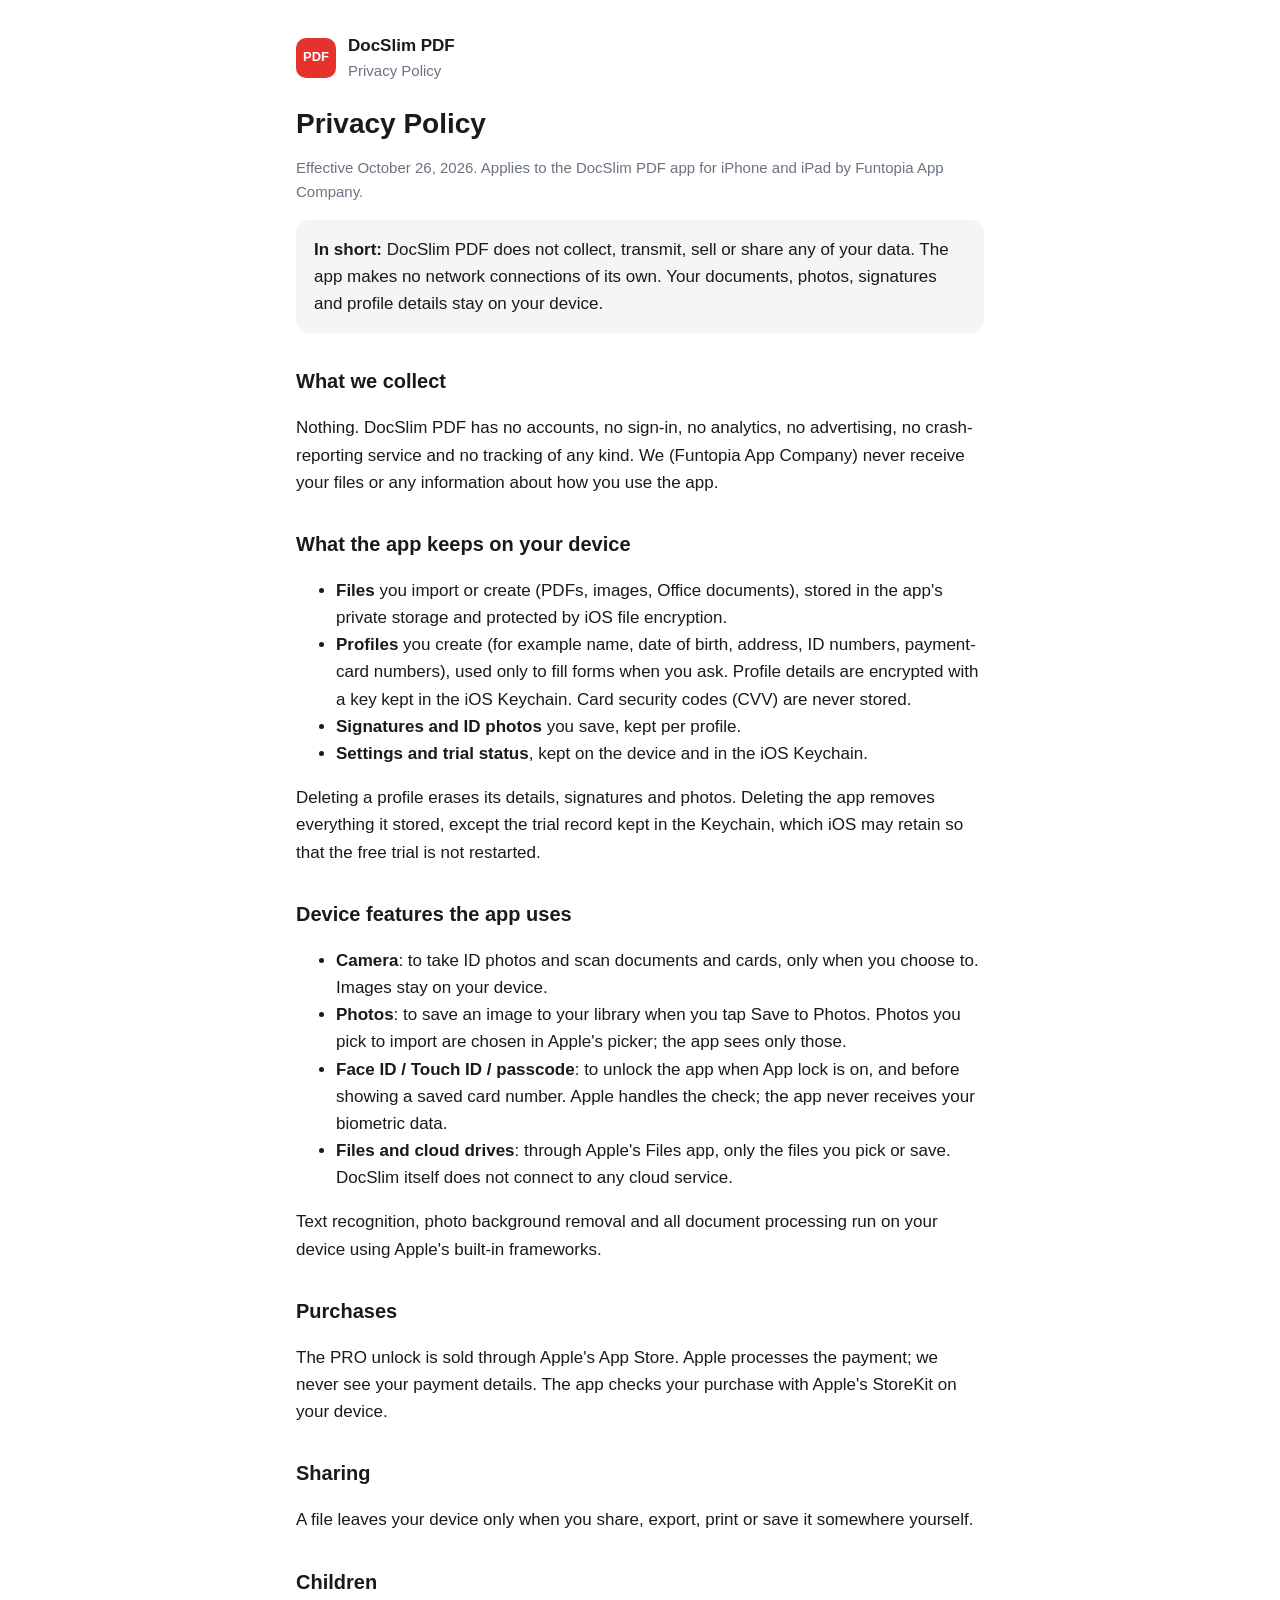
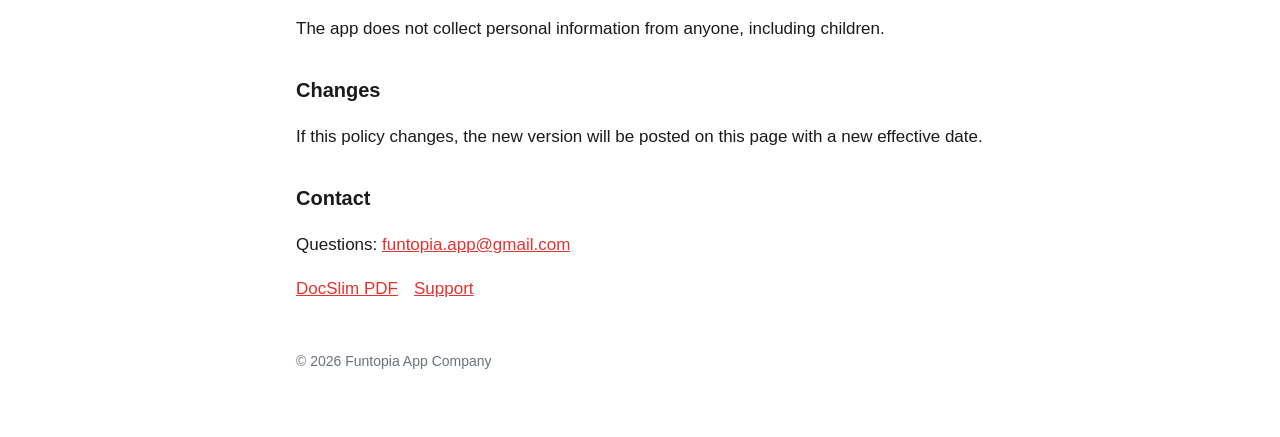
==== privacy.html @ c414b4ae "DocSlim PDF: privacy policy and support pages" ====
<!doctype html>
<html lang="en"><head><meta charset="utf-8"><meta name="viewport" content="width=device-width, initial-scale=1">
<title>DocSlim PDF Privacy Policy</title><link rel="stylesheet" href="style.css"></head>
<body><main>
<header><div class="mark">PDF</div><div><strong>DocSlim PDF</strong><div class="muted">Privacy Policy</div></div></header>
<h1>Privacy Policy</h1>
<p class="muted">Effective October 26, 2026. Applies to the DocSlim PDF app for iPhone and iPad by Funtopia App Company.</p>

<div class="card"><strong>In short:</strong> DocSlim PDF does not collect, transmit, sell or share any of your data. The app makes no network connections of its own. Your documents, photos, signatures and profile details stay on your device.</div>

<h2>What we collect</h2>
<p>Nothing. DocSlim PDF has no accounts, no sign-in, no analytics, no advertising, no crash-reporting service and no tracking of any kind. We (Funtopia App Company) never receive your files or any information about how you use the app.</p>

<h2>What the app keeps on your device</h2>
<ul>
<li><strong>Files</strong> you import or create (PDFs, images, Office documents), stored in the app's private storage and protected by iOS file encryption.</li>
<li><strong>Profiles</strong> you create (for example name, date of birth, address, ID numbers, payment-card numbers), used only to fill forms when you ask. Profile details are encrypted with a key kept in the iOS Keychain. Card security codes (CVV) are never stored.</li>
<li><strong>Signatures and ID photos</strong> you save, kept per profile.</li>
<li><strong>Settings and trial status</strong>, kept on the device and in the iOS Keychain.</li>
</ul>
<p>Deleting a profile erases its details, signatures and photos. Deleting the app removes everything it stored, except the trial record kept in the Keychain, which iOS may retain so that the free trial is not restarted.</p>

<h2>Device features the app uses</h2>
<ul>
<li><strong>Camera</strong>: to take ID photos and scan documents and cards, only when you choose to. Images stay on your device.</li>
<li><strong>Photos</strong>: to save an image to your library when you tap Save to Photos. Photos you pick to import are chosen in Apple's picker; the app sees only those.</li>
<li><strong>Face ID / Touch ID / passcode</strong>: to unlock the app when App lock is on, and before showing a saved card number. Apple handles the check; the app never receives your biometric data.</li>
<li><strong>Files and cloud drives</strong>: through Apple's Files app, only the files you pick or save. DocSlim itself does not connect to any cloud service.</li>
</ul>
<p>Text recognition, photo background removal and all document processing run on your device using Apple's built-in frameworks.</p>

<h2>Purchases</h2>
<p>The PRO unlock is sold through Apple's App Store. Apple processes the payment; we never see your payment details. The app checks your purchase with Apple's StoreKit on your device.</p>

<h2>Sharing</h2>
<p>A file leaves your device only when you share, export, print or save it somewhere yourself.</p>

<h2>Children</h2>
<p>The app does not collect personal information from anyone, including children.</p>

<h2>Changes</h2>
<p>If this policy changes, the new version will be posted on this page with a new effective date.</p>

<h2>Contact</h2>
<p>Questions: <a href="mailto:funtopia.app@gmail.com">funtopia.app@gmail.com</a></p>
<nav><a href="index.html">DocSlim PDF</a><a href="support.html">Support</a></nav>
<footer>© 2026 Funtopia App Company</footer>
</main></body></html>
---- style.css ----
:root { --red:#E5322D; --ink:#1A1A1A; --muted:#6B7280; --soft:#F5F5F5; --bg:#FFFFFF; }
@media (prefers-color-scheme: dark) { :root { --red:#FF5148; --ink:#F2F2F2; --muted:#A1A1AA; --soft:#1C1C1E; --bg:#000000; } }
* { box-sizing: border-box; }
body { margin: 0; background: var(--bg); color: var(--ink); font: 17px/1.6 -apple-system, BlinkMacSystemFont, "Segoe UI", Roboto, sans-serif; }
main { max-width: 720px; margin: 0 auto; padding: 32px 16px 64px; }
header { display: flex; align-items: center; gap: 12px; margin-bottom: 24px; }
header .mark { width: 40px; height: 40px; border-radius: 10px; background: var(--red); color: #fff; display: grid; place-items: center; font-weight: 800; font-size: 13px; }
h1 { font-size: 28px; line-height: 1.2; margin: 0 0 8px; }
h2 { font-size: 20px; margin: 32px 0 8px; }
p, li { color: var(--ink); }
.muted { color: var(--muted); font-size: 15px; }
a { color: var(--red); }
.card { background: var(--soft); border-radius: 14px; padding: 16px 18px; margin: 16px 0; }
nav a { margin-right: 16px; }
footer { margin-top: 48px; color: var(--muted); font-size: 14px; }
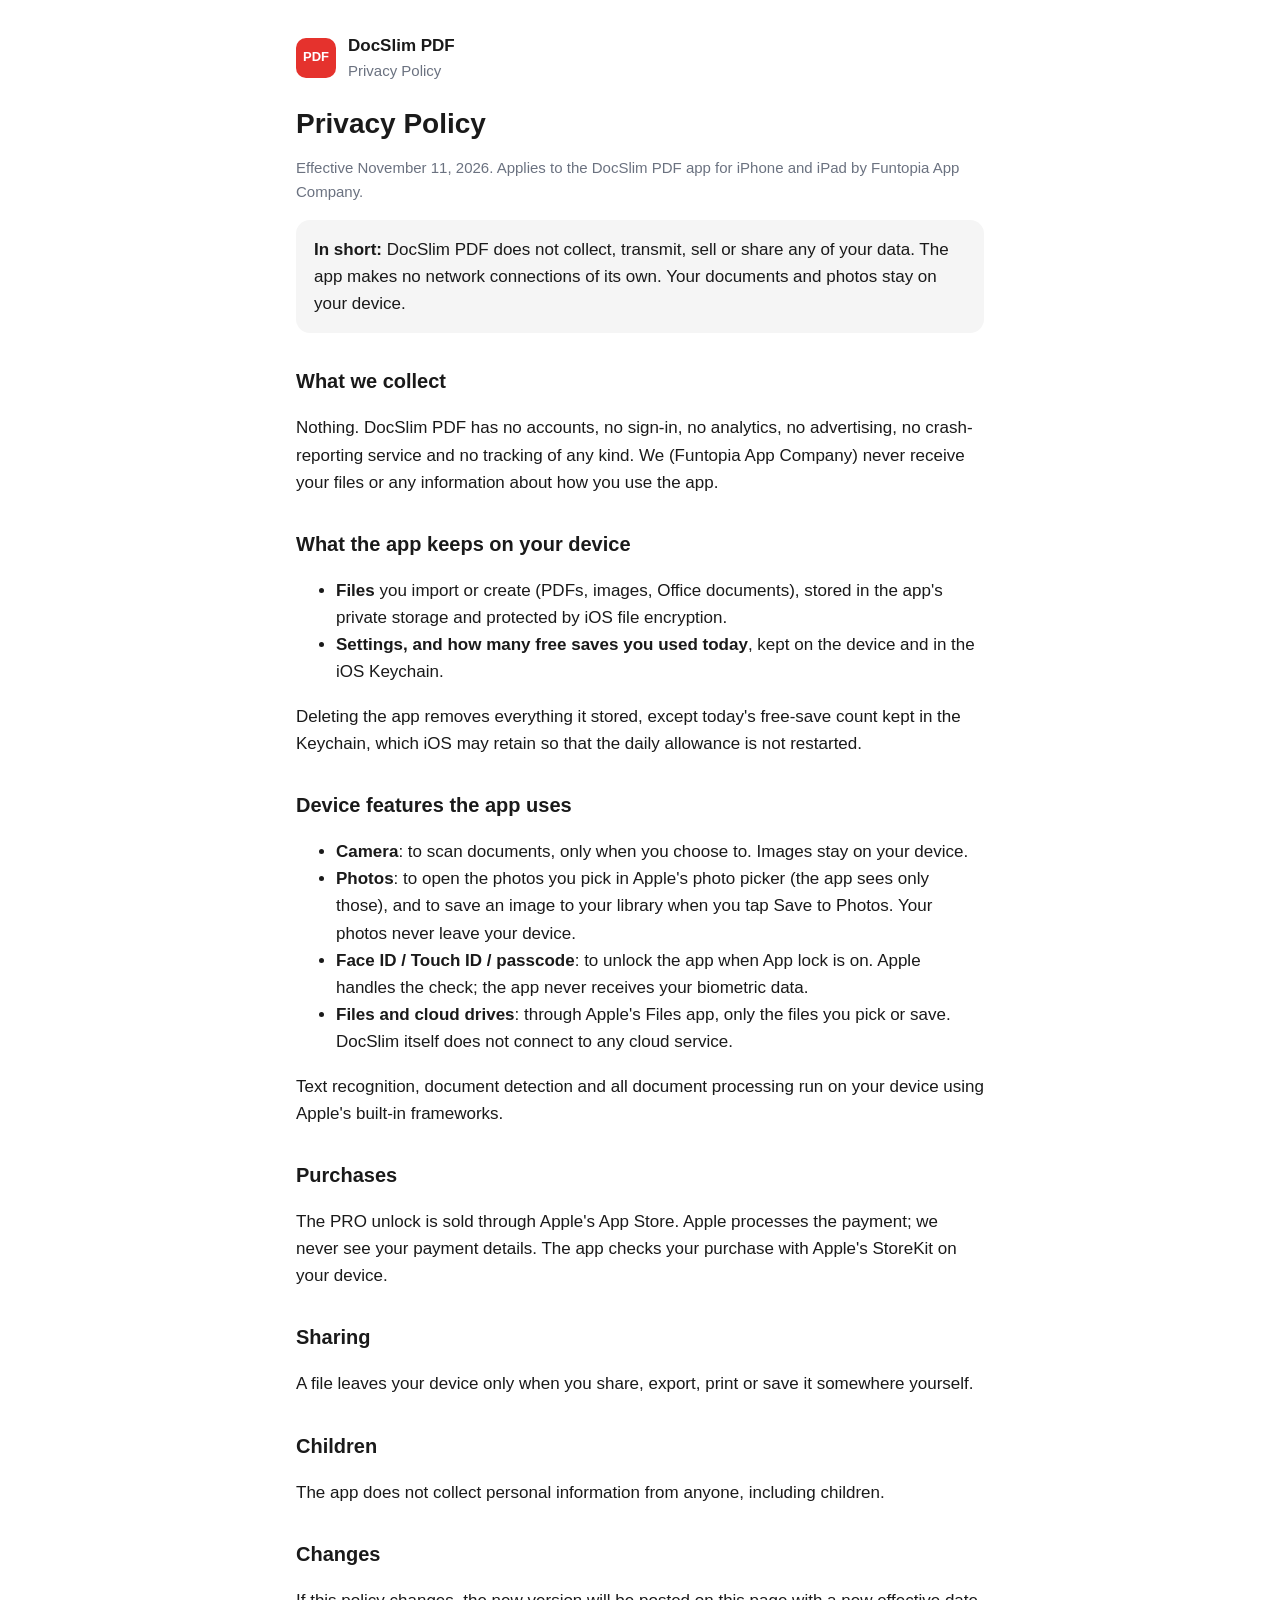
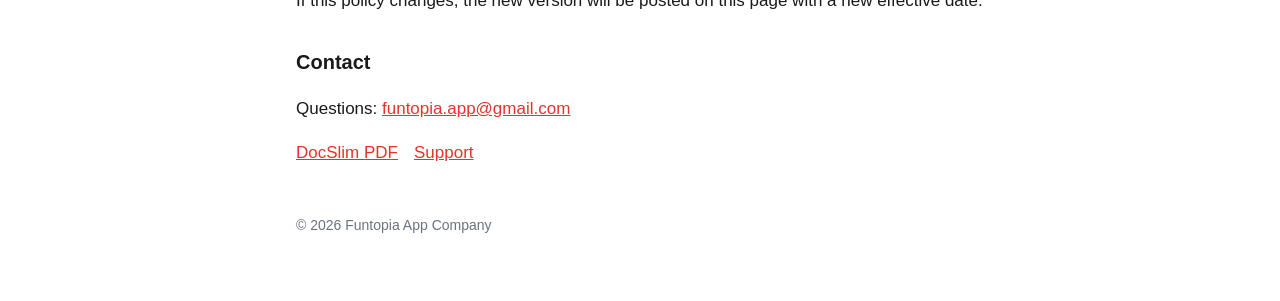
==== commit 8e19676b: "DocSlim 1.1: describe only the basic app (compress, scan, organise, convert); free tier of 3 saves a" ====
--- a/privacy.html
+++ b/privacy.html
@@ -4,9 +4,9 @@
 <body><main>
 <header><div class="mark">PDF</div><div><strong>DocSlim PDF</strong><div class="muted">Privacy Policy</div></div></header>
 <h1>Privacy Policy</h1>
-<p class="muted">Effective October 26, 2026. Applies to the DocSlim PDF app for iPhone and iPad by Funtopia App Company.</p>
+<p class="muted">Effective November 11, 2026. Applies to the DocSlim PDF app for iPhone and iPad by Funtopia App Company.</p>
 
-<div class="card"><strong>In short:</strong> DocSlim PDF does not collect, transmit, sell or share any of your data. The app makes no network connections of its own. Your documents, photos, signatures and profile details stay on your device.</div>
+<div class="card"><strong>In short:</strong> DocSlim PDF does not collect, transmit, sell or share any of your data. The app makes no network connections of its own. Your documents and photos stay on your device.</div>
 
 <h2>What we collect</h2>
 <p>Nothing. DocSlim PDF has no accounts, no sign-in, no analytics, no advertising, no crash-reporting service and no tracking of any kind. We (Funtopia App Company) never receive your files or any information about how you use the app.</p>
@@ -14,20 +14,18 @@
 <h2>What the app keeps on your device</h2>
 <ul>
 <li><strong>Files</strong> you import or create (PDFs, images, Office documents), stored in the app's private storage and protected by iOS file encryption.</li>
-<li><strong>Profiles</strong> you create (for example name, date of birth, address, ID numbers, payment-card numbers), used only to fill forms when you ask. Profile details are encrypted with a key kept in the iOS Keychain. Card security codes (CVV) are never stored.</li>
-<li><strong>Signatures and ID photos</strong> you save, kept per profile.</li>
-<li><strong>Settings and trial status</strong>, kept on the device and in the iOS Keychain.</li>
+<li><strong>Settings, and how many free saves you used today</strong>, kept on the device and in the iOS Keychain.</li>
 </ul>
-<p>Deleting a profile erases its details, signatures and photos. Deleting the app removes everything it stored, except the trial record kept in the Keychain, which iOS may retain so that the free trial is not restarted.</p>
+<p>Deleting the app removes everything it stored, except today's free-save count kept in the Keychain, which iOS may retain so that the daily allowance is not restarted.</p>
 
 <h2>Device features the app uses</h2>
 <ul>
-<li><strong>Camera</strong>: to take ID photos and scan documents and cards, only when you choose to. Images stay on your device.</li>
-<li><strong>Photos</strong>: to save an image to your library when you tap Save to Photos. Photos you pick to import are chosen in Apple's picker; the app sees only those.</li>
-<li><strong>Face ID / Touch ID / passcode</strong>: to unlock the app when App lock is on, and before showing a saved card number. Apple handles the check; the app never receives your biometric data.</li>
+<li><strong>Camera</strong>: to scan documents, only when you choose to. Images stay on your device.</li>
+<li><strong>Photos</strong>: to open the photos you pick in Apple's photo picker (the app sees only those), and to save an image to your library when you tap Save to Photos. Your photos never leave your device.</li>
+<li><strong>Face ID / Touch ID / passcode</strong>: to unlock the app when App lock is on. Apple handles the check; the app never receives your biometric data.</li>
 <li><strong>Files and cloud drives</strong>: through Apple's Files app, only the files you pick or save. DocSlim itself does not connect to any cloud service.</li>
 </ul>
-<p>Text recognition, photo background removal and all document processing run on your device using Apple's built-in frameworks.</p>
+<p>Text recognition, document detection and all document processing run on your device using Apple's built-in frameworks.</p>
 
 <h2>Purchases</h2>
 <p>The PRO unlock is sold through Apple's App Store. Apple processes the payment; we never see your payment details. The app checks your purchase with Apple's StoreKit on your device.</p>
